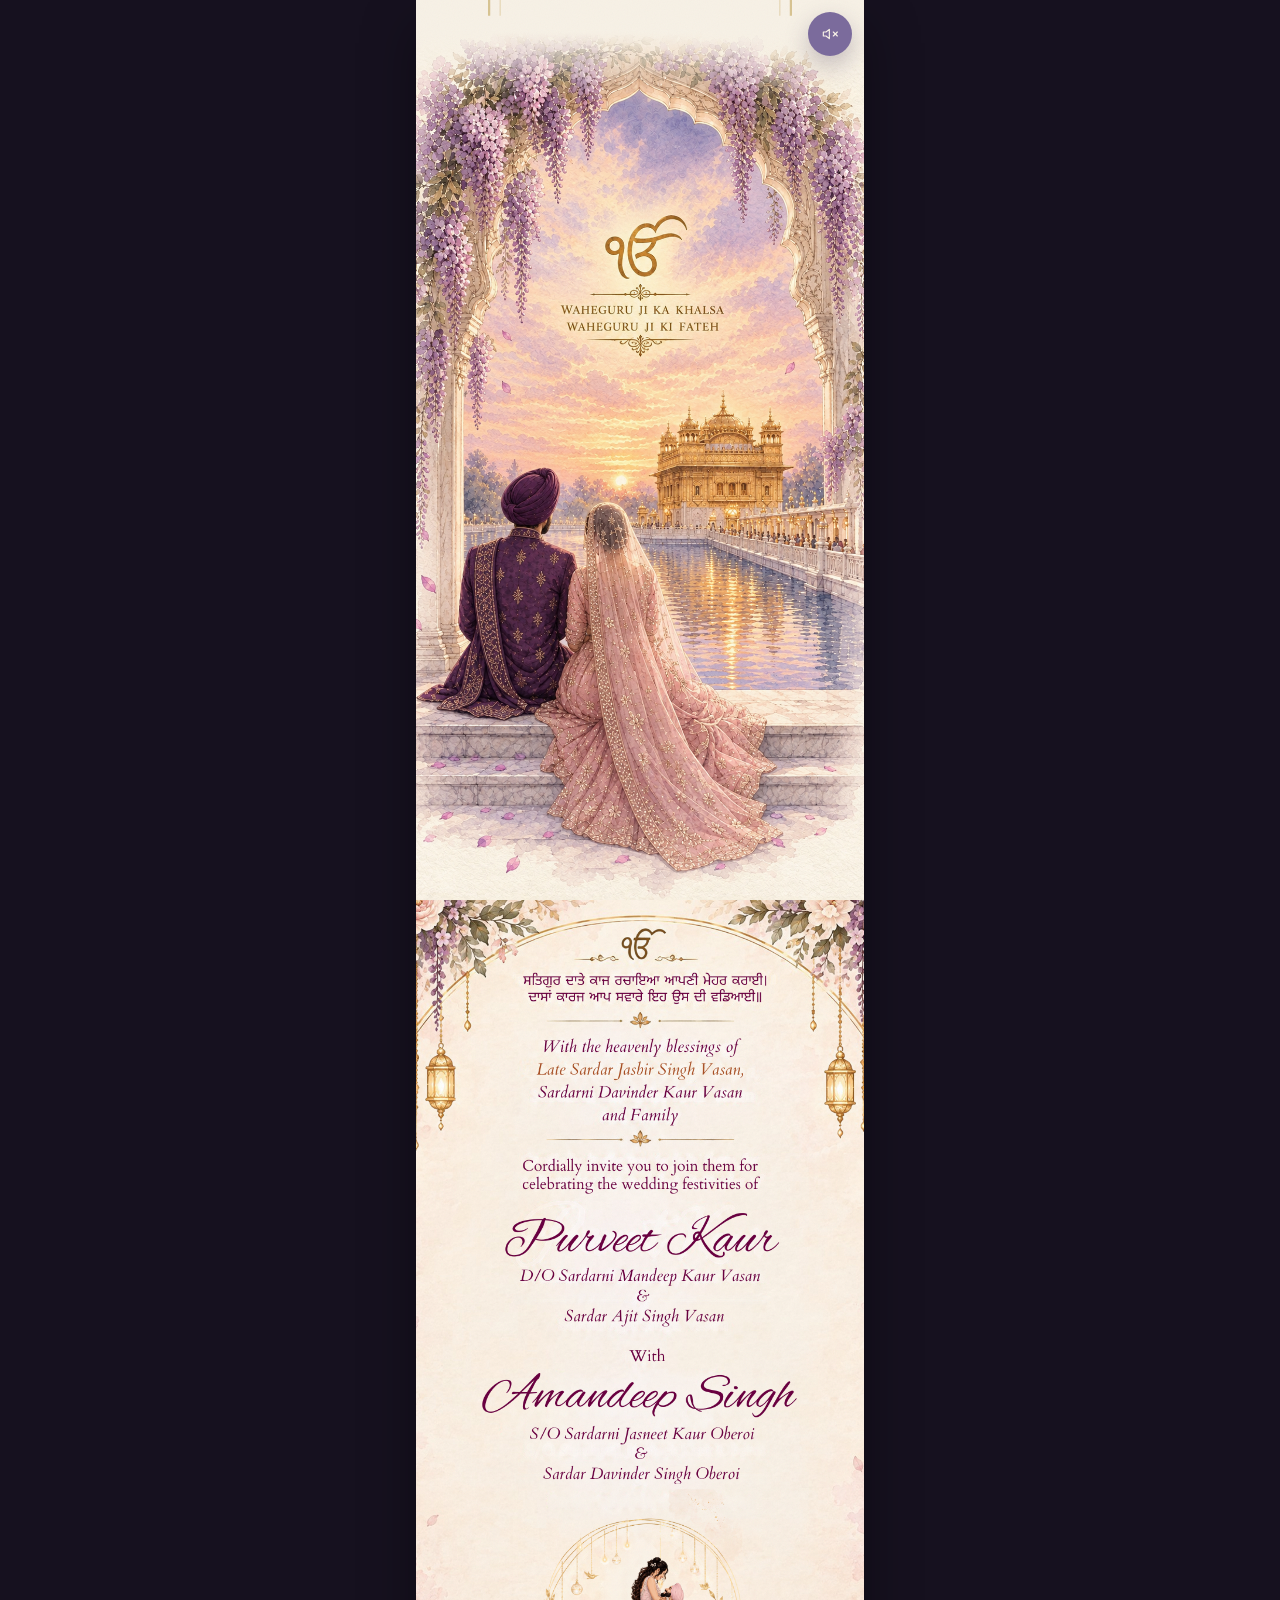
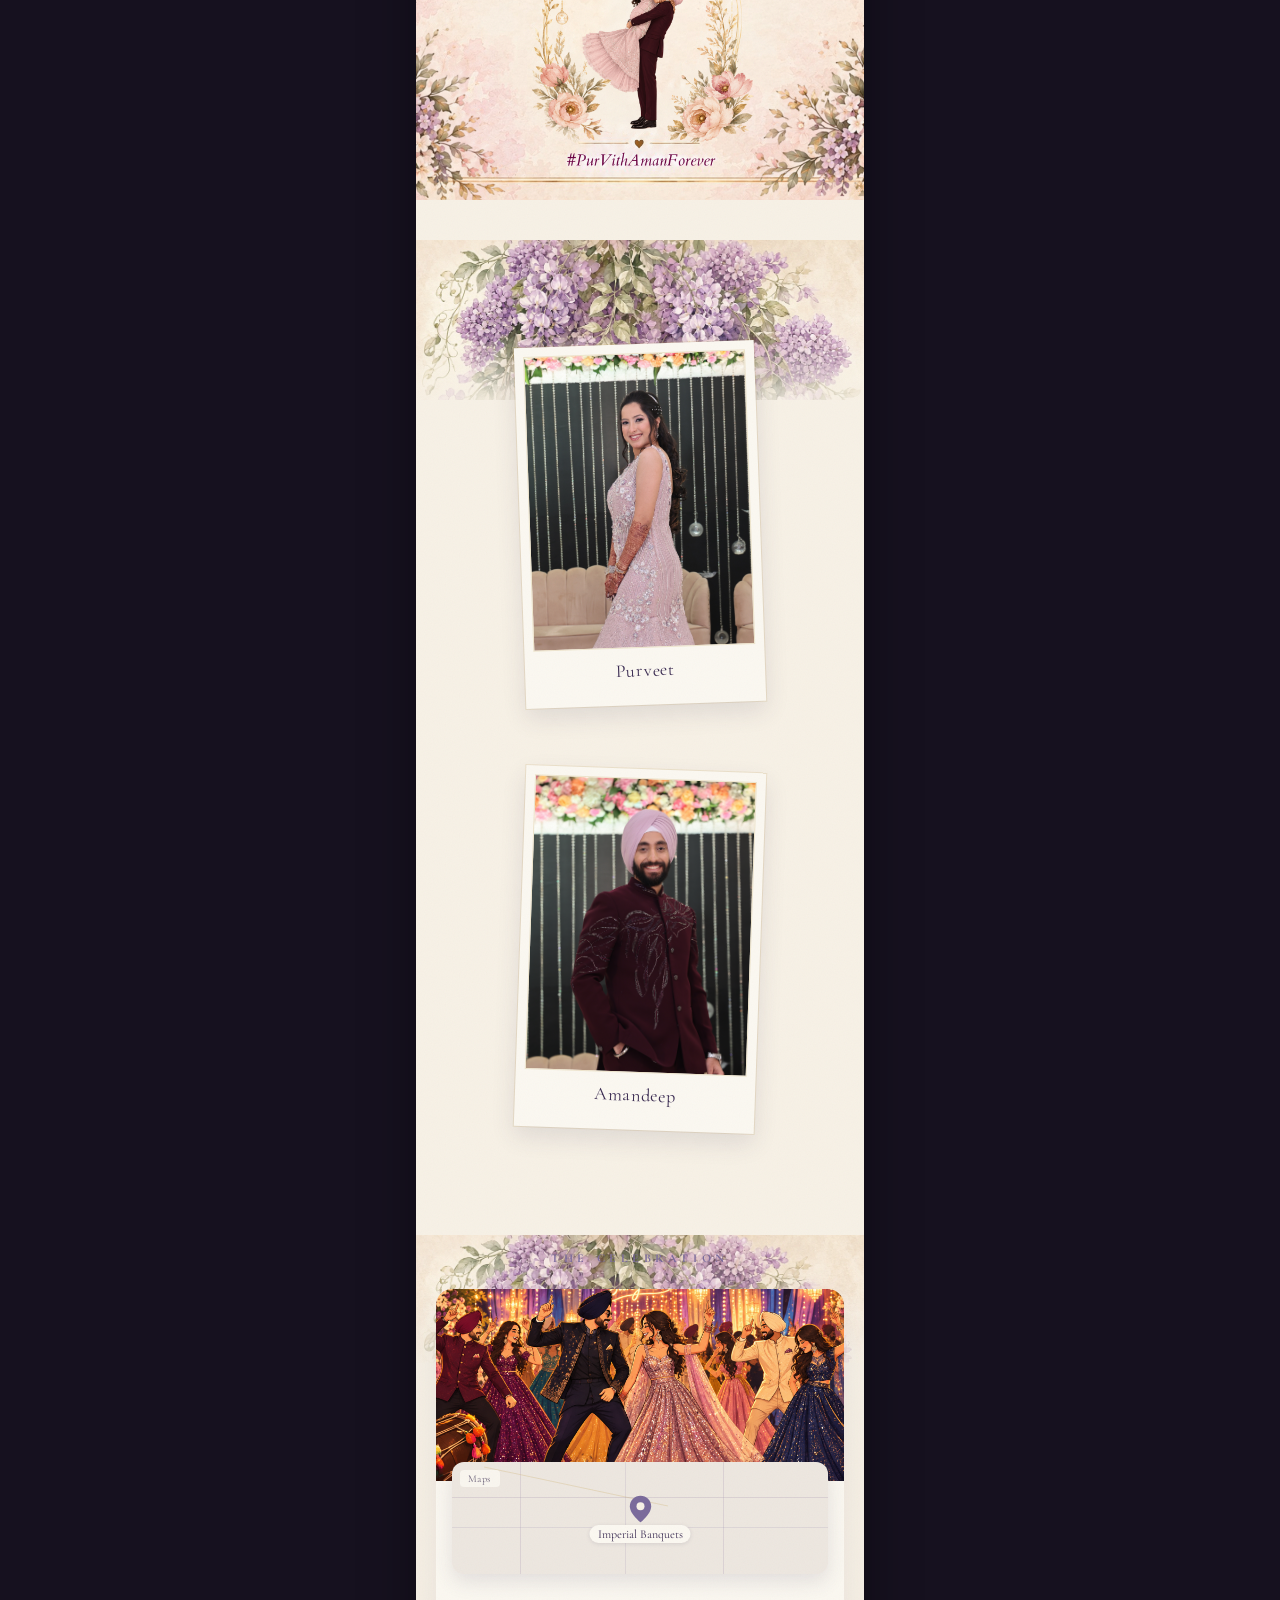
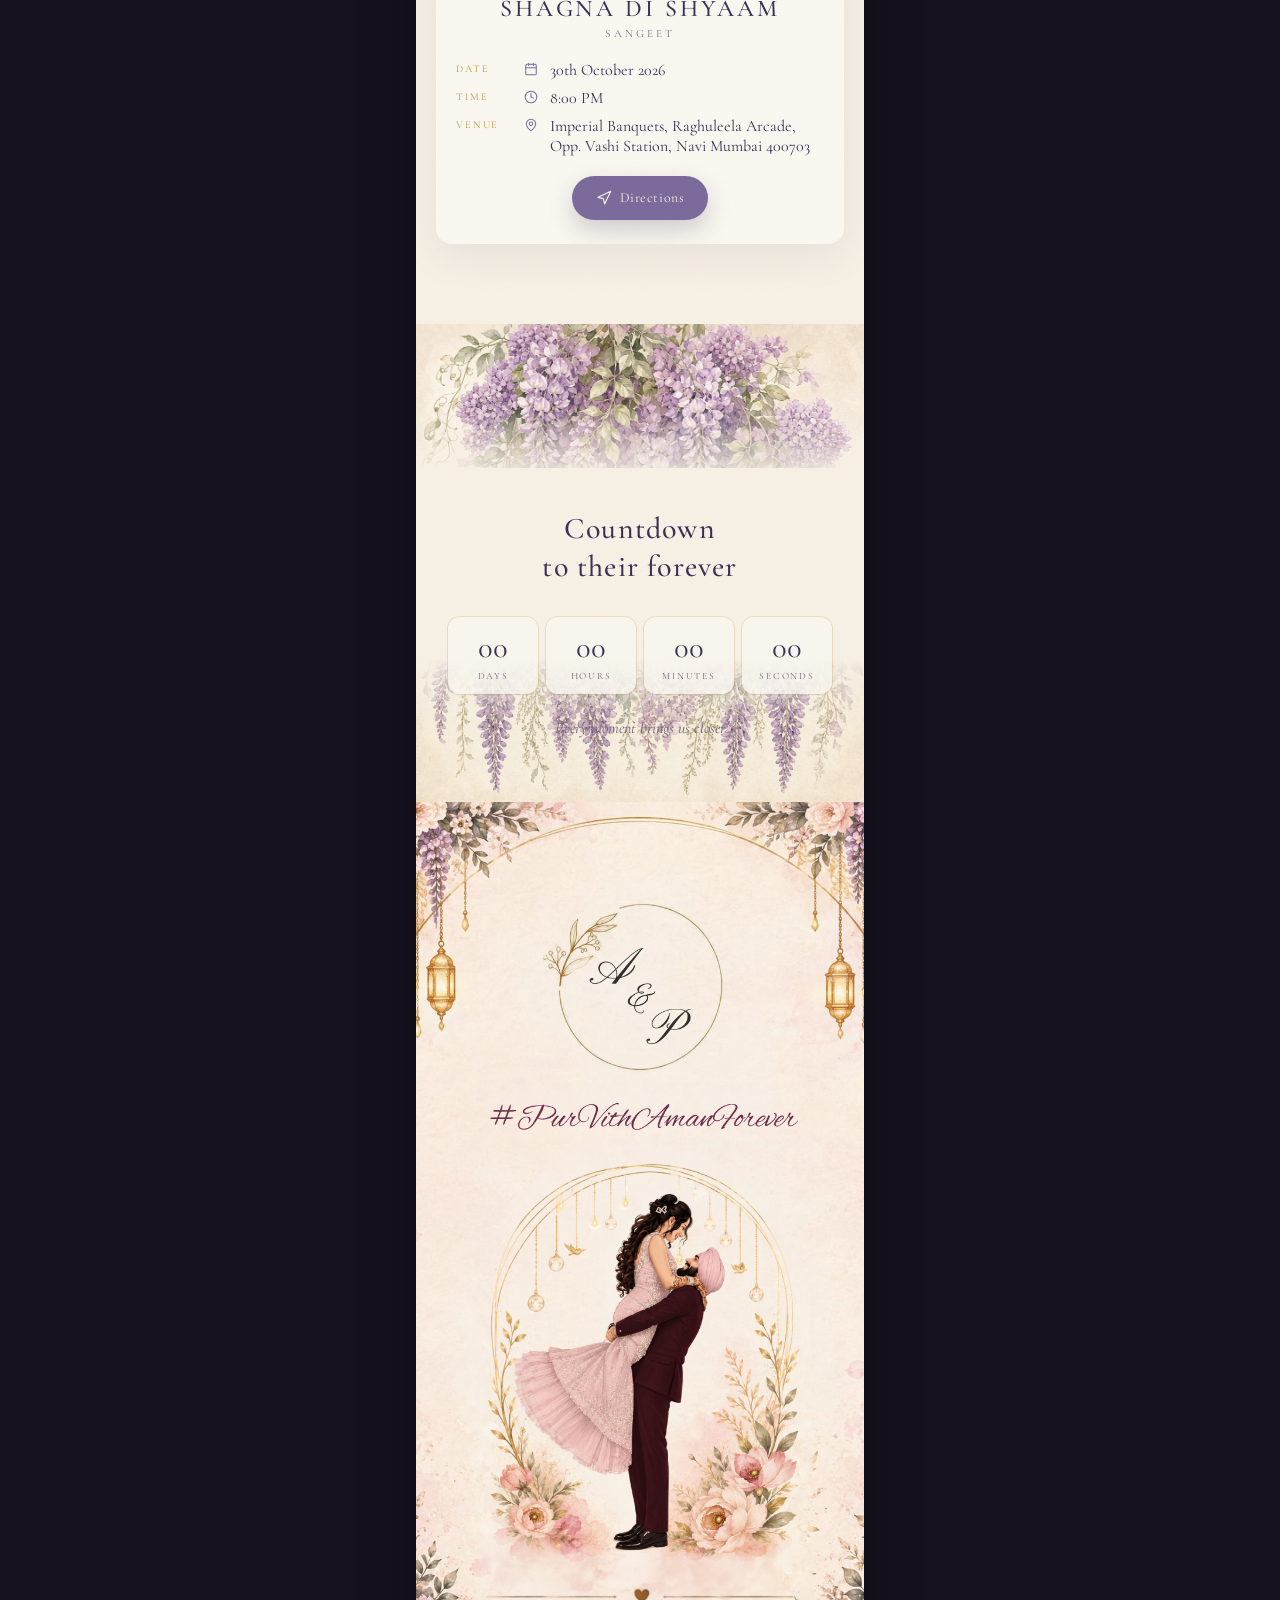
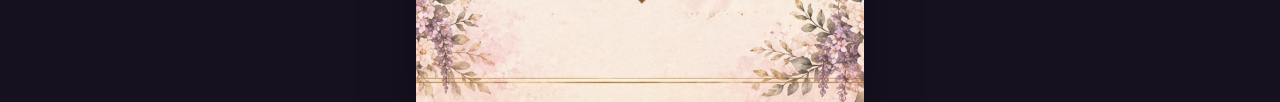
==== index.html @ d389ffe6 "moving shi" ====
<!DOCTYPE html>
<html lang="en">
  <head>
    <meta charset="utf-8" />
    <meta name="viewport" content="width=device-width, initial-scale=1" />
    <title>Purveet & Amandeep</title>
    <meta
      name="description"
      content="You are invited to the sangeet of Purveet and Amandeep — 30 October 2026, Imperial Banquets, Navi Mumbai. #PurVithAmandeepForever"
    />
    <meta name="theme-color" content="#3D2E54" />
    <link rel="icon" type="image/svg+xml" href="favicon.svg" />
    <link rel="preconnect" href="https://fonts.googleapis.com" />
    <link rel="preconnect" href="https://fonts.gstatic.com" crossorigin />
    <link
      rel="stylesheet"
      href="https://fonts.googleapis.com/css2?family=Cormorant+Garamond:ital,wght@0,400;0,500;0,600;0,700;1,400;1,500&family=Great+Vibes&display=swap"
    />
    <link rel="stylesheet" href="styles.css" />
  </head>
  <body>
    <div class="petals" data-petals aria-hidden="true"></div>
    <div class="page">
      <div class="sheet">
        
        <!-- AUDIO CONTROLS -->
        <div class="music-wrap">
          <button
            type="button"
            class="music-btn"
            data-music
            aria-pressed="false"
            aria-label="Play invitation music"
          >
            <svg class="icon icon-off" viewBox="0 0 24 24" aria-hidden="true">
              <path d="M11 5 6 9H2v6h4l5 4z" />
              <line x1="23" x2="17" y1="9" y2="15" />
              <line x1="17" x2="23" y1="9" y2="15" />
            </svg>
            <svg class="icon icon-on" viewBox="0 0 24 24" aria-hidden="true">
              <path d="M11 5 6 9H2v6h4l5 4z" />
              <path d="M15.54 8.46a5 5 0 0 1 0 7.07" />
              <path d="M19.07 4.93a10 10 0 0 1 0 14.14" />
            </svg>
          </button>
        </div>


        <!-- ========================================================= -->
        <!-- PAGE 1: COVER SECTION -->
        <!-- ========================================================= -->
        
      <section class="cover">
        <div class="cover-card fade-up">
          <div class="arch">
            <svg class="arch-line" viewBox="0 0 200 260" fill="none" preserveAspectRatio="none" aria-hidden="true">
              <path d="M18 258 V108 C18 48 58 14 100 10 C142 14 182 48 182 108 V258" stroke="currentColor" stroke-width="1.2" />
              <path d="M24 258 V110 C24 54 60 20 100 16 C140 20 176 54 176 110 V258" stroke="currentColor" stroke-width="0.6" opacity="0.6" />
            </svg>
          </div>
        </div>

        <div class="cover-art">
          <img src="images/Cover.png" alt="Illustrated couple looking toward the Golden Temple" />
          <div class="cover-art-top"></div>
        </div>
      </section>

        <!-- ========================================================= -->
        <!-- PAGE 1.5: FULLSCREEN INTERLUDE IMAGE -->
        <!-- ========================================================= -->
      <section class="interlude" id="interlude">
        <img src="images/Intropage.png" alt="Interlude photo" class="fullscreen-img" />
      </section>
        <!-- ========================================================= -->
        <!-- PAGE 2: COUPLE INTRO -->
        <!-- ========================================================= -->
        <br><br>
        
        <section class="section couple" id="couple">
          <img class="band" src="images/wisteria.jpg" alt="" />
          <div class="band-fade"></div>
          <div class="polaroids">
            <figure class="polaroid tilt-left">
              <div class="polaroid-frame">

                <!-- IMAGE 1 : Purveet didi -->
                <img src="images/Pdidy.jpg" alt="" />
              </div>
              <figcaption>Purveet</figcaption>
            </figure>
            <figure class="polaroid tilt-right">
              <div class="polaroid-frame">
                <!-- IMAGE 2: Aman jiju-->
                <img src="images/aMan(mostly).JPG" alt="" />
              </div>
              <figcaption>Amandeep</figcaption>
            </figure>
          </div>
        </section>


        <!-- ========================================================= -->
        <!-- PAGE 3: EVENT DETAILS -->
        <!-- ========================================================= -->
        <br><br>

        <section class="section celebration">
          <img class="band" src="images/wisteria.jpg" alt="" />
          <div class="band-fade"></div>
          <h2 class="eyebrow">The celebration</h2>
          <article class="event-card">
            <img src="images/event-sangeet.jpg" alt="" />
            <a
              class="mini-map"
              href="https://www.google.com/maps/search/?api=1&query=Imperial%20Banquets%20Raghuleela%20Arcade%20Vashi%20Station%20Navi%20Mumbai%20400703"
              target="_blank"
              rel="noreferrer"
              aria-label="Open map for Imperial Banquets"
            >
              <div class="map-grid">
                <i class="v1"></i><i class="v2"></i><i class="v3"></i>
                <i class="h1"></i><i class="h2"></i><i class="diag"></i>
              </div>
              <span class="map-chip">Maps</span>
              <span class="map-pin">
                <svg class="icon-lg" viewBox="0 0 24 24" aria-hidden="true">
                  <path d="M20 10c0 6-8 12-8 12s-8-6-8-12a8 8 0 0 1 16 0z" />
                  <circle cx="12" cy="10" r="3" fill="var(--ivory)" />
                </svg>
                <span>Imperial Banquets</span>
              </span>
            </a>
            <div class="event-body">
              <h3>SHAGNA DI SHYAAM</h3>
              <p class="event-sub">Sangeet</p>
              <div class="meta">
                <div class="meta-row">
                  <span class="lbl">Date</span>
                  <svg class="icon icon-sm" viewBox="0 0 24 24" aria-hidden="true">
                    <path d="M8 2v4M16 2v4M3 10h18" />
                    <rect x="3" y="4" width="18" height="18" rx="2" />
                  </svg>
                  <span class="val">30th October 2026</span>
                </div>
                <div class="meta-row">
                  <span class="lbl">Time</span>
                  <svg class="icon icon-sm" viewBox="0 0 24 24" aria-hidden="true">
                    <circle cx="12" cy="12" r="10" />
                    <path d="M12 6v6l4 2" />
                  </svg>
                  <span class="val">8:00 PM</span>
                </div>
                <div class="meta-row">
                  <span class="lbl">Venue</span>
                  <svg class="icon icon-sm" viewBox="0 0 24 24" aria-hidden="true">
                    <path d="M20 10c0 6-8 12-8 12s-8-6-8-12a8 8 0 0 1 16 0z" />
                    <circle cx="12" cy="10" r="3" />
                  </svg>
                  <span class="val">Imperial Banquets, Raghuleela Arcade, Opp. Vashi Station, Navi Mumbai 400703</span>
                </div>
              </div>
              <a
                class="btn"
                href="https://www.google.com/maps/search/?api=1&query=Imperial%20Banquets%20Raghuleela%20Arcade%20Vashi%20Station%20Navi%20Mumbai%20400703"
                target="_blank"
                rel="noreferrer"
              >
                <svg class="icon" viewBox="0 0 24 24" aria-hidden="true">
                  <polygon points="3 11 22 2 13 21 11 13 3 11" />
                </svg>
                Directions
              </a>
            </div>
          </article>
        </section>


        <!-- ========================================================= -->
        <!-- PAGE 4: MOMENTS/QUOTE -->
        <!-- ========================================================= -->
        <br><br>

        <section class="section moments">
          <img class="band" src="images/wisteria.jpg" alt="" />
          <div class="band-fade"></div>
          <h2 class="display-title"><br /></h2>
          <p class="subline">Same love · A new chapter</p>
        </section>


        <!-- ========================================================= -->
        <!-- PAGE 5: COUNTDOWN -->
        <!-- ========================================================= -->
        <br><br>

        <section class="section countdown">
          <img class="band-bottom" src="images/florals.jpg" alt="" />
          <div class="band-fade-bottom"></div>
          <div class="closing-inner">
            <h2 class="display-title">Countdown<br />to their forever </h2>
            <div class="ticks">
              <div class="tick">
                <div class="tick-n" data-unit="days">··</div>
                <div class="tick-l">Days</div>
              </div>
              <div class="tick">
                <div class="tick-n" data-unit="hours">··</div>
                <div class="tick-l">Hours</div>
              </div>
              <div class="tick">
                <div class="tick-n" data-unit="minutes">··</div>
                <div class="tick-l">Minutes</div>
              </div>
              <div class="tick">
                <div class="tick-n" data-unit="seconds">··</div>
                <div class="tick-l">Seconds</div>
              </div>
            </div>
            <p class="closer">Every moment brings us closer</p>
          </div>
        </section>


       <!-- ========================================================= -->
        <!-- PAGE 6: CLOSING IMAGE -->
        <!-- ========================================================= -->
        <section class="final-page" id="closing">
          <!-- Replace 'images/closing-image.jpg' with your actual image file name -->
          <img src="images/Final.png" alt="Thank you for joining us" class="fullscreen-img" />
        </section>
      </div>
    </div>
    <script src="app.js"></script>
  </body>
</html>
---- styles.css ----
:root {
  --ivory: #f7f1e6;
  --paper: #fbf8f1;
  --plum: #3d2e54;
  --wisteria: #7b6b9c;
  --gold: #b8963e;
  --muted: #6f657c;
  --petal: #e4b7c6;
  --night: #16111f;
  --font-display: "Cormorant Garamond", "Times New Roman", serif;
  --font-script: "Great Vibes", cursive;
}

*,
*::before,
*::after {
  box-sizing: border-box;
}

html {
  -webkit-font-smoothing: antialiased;
  -moz-osx-font-smoothing: grayscale;
  scroll-behavior: smooth;
}

body {
  margin: 0;
  background: var(--night);
  color: var(--plum);
  font-family: var(--font-display);
}

button:not(:disabled),
[role="button"]:not(:disabled) {
  cursor: pointer;
}

h1,
h2,
h3 {
  text-wrap: balance;
}

p {
  text-wrap: pretty;
}

img {
  max-width: 100%;
}

a {
  color: inherit;
  text-decoration: none;
}

.page {
  display: flex;
  min-height: 100dvh;
  justify-content: center;
  background: var(--night);
}

.sheet {
  position: relative;
  margin: 0 auto;
  width: 100%;
  max-width: 28rem;
  min-height: 100dvh;
  overflow-x: hidden;
  background: var(--ivory);
  box-shadow: 0 25px 50px rgba(0, 0, 0, 0.35);
}

.sheet::after {
  content: "";
  pointer-events: none;
  position: absolute;
  inset: 0;
  z-index: 3;
  opacity: 0.07;
  mix-blend-mode: multiply;
  background-image: url("data:image/svg+xml,%3Csvg xmlns='http://www.w3.org/2000/svg' width='140' height='140'%3E%3Cfilter id='n'%3E%3CfeTurbulence type='fractalNoise' baseFrequency='0.85' numOctaves='2' stitchTiles='stitch'/%3E%3C/filter%3E%3Crect width='140' height='140' filter='url(%23n)' opacity='0.55'/%3E%3C/svg%3E");
}

.petals {
  pointer-events: none;
  position: fixed;
  inset: 0;
  z-index: 40;
  overflow: hidden;
}

.petal {
  position: absolute;
  top: -24px;
  width: 11px;
  height: 16px;
  border-radius: 80% 0 70% 20%;
  background: linear-gradient(135deg, var(--petal), var(--wisteria));
  opacity: 0.75;
  animation: petal-fall var(--dur) linear infinite;
  animation-delay: var(--delay);
}

.petal::after {
  content: "";
  position: absolute;
  inset: 0;
  border-radius: inherit;
  animation: petal-sway 3.6s ease-in-out infinite;
}

.music-wrap {
  position: sticky;
  top: 0;
  z-index: 50;
  height: 0;
}

.music-btn {
  position: absolute;
  top: 0.75rem;
  right: 0.75rem;
  display: flex;
  align-items: center;
  justify-content: center;
  width: 2.75rem;
  height: 2.75rem;
  border: 0;
  border-radius: 999px;
  background: var(--wisteria);
  color: var(--ivory);
  box-shadow: 0 10px 24px rgba(61, 46, 84, 0.28);
  transition: transform 150ms ease-out;
}

.music-btn:active {
  transform: scale(0.96);
}

.music-btn .icon-on {
  display: none;
}

.music-btn.is-on .icon-off {
  display: none;
}

.music-btn.is-on .icon-on {
  display: block;
}

.cover {
  position: relative;
  display: flex;
  flex-direction: column;
  min-height: 100dvh;
  background: var(--ivory);
}

.cover-top {
  position: relative;
  height: 11rem;
  flex-shrink: 0;
  overflow: hidden;
}

.cover-top img {
  width: 100%;
  height: 100%;
  object-fit: cover;
  object-position: top;
}

.fade-up {
  animation: fade-up 0.7s cubic-bezier(0.2, 0, 0, 1) both;
}

.cover-fade {
  position: absolute;
  inset-inline: 0;
  bottom: 0;
  height: 4rem;
  background: linear-gradient(to top, var(--ivory), transparent);
}

.cover-card {
  position: relative;
  z-index: 10;
  margin: -1.5rem 2rem 0;
  display: flex;
  flex-direction: column;
  align-items: center;
  padding: 0 0.5rem 1rem;
  text-align: center;
}

.arch {
  position: relative;
  width: 100%;
  padding: 2rem 0.75rem 0.5rem;
}

.arch svg.arch-line {
  pointer-events: none;
  position: absolute;
  inset: 0;
  width: 100%;
  height: 100%;
  color: rgba(184, 150, 62, 0.5);
}

.kicker {
  margin: 0;
  font-size: 0.65rem;
  font-weight: 500;
  letter-spacing: 0.42em;
  text-transform: uppercase;
  color: var(--plum);
}

.kicker + .kicker {
  margin-top: 0.25rem;
}

.script {
  font-family: var(--font-script);
  color: var(--wisteria);
}

.invite-line {
  margin: 1.25rem 0 0;
  font-family: var(--font-script);
  font-size: 1.5rem;
  color: var(--wisteria);
}

.invite-of {
  margin: 0.25rem 0 0;
  font-family: var(--font-display);
  font-size: 0.875rem;
  font-style: italic;
  letter-spacing: 0.22em;
  color: var(--muted);
}

.name {
  margin: 0.75rem 0 0;
  font-family: var(--font-display);
  font-size: 3rem;
  font-weight: 500;
  line-height: 1.1;
  color: var(--gold);
}

.amp {
  margin: 0.25rem 0;
  font-family: var(--font-script);
  font-size: 1.875rem;
  color: var(--wisteria);
}

.date-row {
  display: flex;
  align-items: center;
  justify-content: center;
  gap: 0.75rem;
  margin-top: 1.25rem;
  font-size: 0.7rem;
  letter-spacing: 0.28em;
  text-transform: uppercase;
  color: var(--plum);
}

.date-row span.rule {
  display: block;
  width: 1.5rem;
  height: 1px;
  background: rgba(184, 150, 62, 0.7);
}

.hashtag {
  margin: 0.75rem 0 0;
  font-size: 0.75rem;
  letter-spacing: 0.18em;
  color: var(--wisteria);
}

.cover-art {
  position: relative;
  margin-top: auto;
  min-height: 18rem;
  flex: 1;
}

.cover-art img {
  position: absolute;
  inset: 0;
  width: 100%;
  height: 100%;
  object-fit: cover;
  object-position: bottom;
}

.cover-art-top {
  position: absolute;
  inset-inline: 0;
  top: 0;
  height: 4rem;
  background: linear-gradient(to bottom, var(--ivory), transparent);
}

.cover-cta {
  position: absolute;
  inset-inline: 0;
  bottom: 0;
  display: flex;
  flex-direction: column;
  align-items: center;
  gap: 0.75rem;
  padding: 4rem 1.5rem 2rem;
  background: linear-gradient(to top, rgba(61, 46, 84, 0.55), rgba(61, 46, 84, 0.15), transparent);
}

.cover-cta p {
  margin: 0;
  font-size: 0.65rem;
  letter-spacing: 0.42em;
  text-transform: uppercase;
  color: var(--ivory);
}

.btn {
  display: inline-flex;
  align-items: center;
  justify-content: center;
  gap: 0.5rem;
  min-height: 2.75rem;
  padding: 0 2rem;
  border: 0;
  border-radius: 999px;
  background: var(--wisteria);
  color: var(--ivory);
  font-family: var(--font-display);
  font-size: 0.875rem;
  letter-spacing: 0.22em;
  text-transform: uppercase;
  box-shadow: 0 10px 24px rgba(61, 46, 84, 0.22);
  transition: transform 150ms ease-out;
}

.btn:active {
  transform: scale(0.96);
}

.btn-ghost {
  background: var(--paper);
  color: var(--plum);
  border: 1px solid rgba(184, 150, 62, 0.4);
  letter-spacing: 0.04em;
  text-transform: none;
  box-shadow: none;
}

.interlude {
  position: relative;
  width: 100vw;
  height: 100vh;
  height: 100dvh; /* Mobile friendly full height */
  overflow: hidden;
  display: flex;
  align-items: center;
  justify-content: center;
}

.section {
  position: relative;
}

.band {
  pointer-events: none;
  position: absolute;
  inset-inline: 0;
  top: 0;
  width: 100%;
  object-fit: cover;
  object-position: top;
}

.band-fade {
  position: absolute;
  inset-inline: 0;
  background: linear-gradient(to top, var(--ivory), transparent);
}

.couple {
  padding: 1.5rem 2rem 3rem;
  scroll-margin-top: 1rem;
}

.couple .band {
  height: 10rem;
  opacity: 0.9;
}

.couple .band-fade {
  top: 6rem;
  height: 5rem;
}

.polaroids {
  position: relative;
  display: flex;
  flex-direction: column;
  gap: 2rem;
  max-width: 20rem;
  margin: 4rem auto 0;
}

.polaroid {
  background: var(--paper);
  padding: 0.625rem 0.625rem 1.5rem;
  box-shadow: 0 10px 24px rgba(61, 46, 84, 0.12);
  box-shadow: 0 10px 24px rgba(61, 46, 84, 0.12), 0 0 0 1px rgba(184, 150, 62, 0.15);
}

.polaroid.tilt-left {
  transform: rotate(-2deg);
}

.polaroid.tilt-right {
  transform: rotate(2deg);
}

.polaroid-frame {
  position: relative;
  aspect-ratio: 3 / 4;
  overflow: hidden;
  background: var(--ivory);
  box-shadow: 0 0 0 1px rgba(184, 150, 62, 0.2);
}

.polaroid-frame img {
  position: absolute;
  inset: 0;
  width: 100%;
  height: 100%;
  object-fit: cover;
  opacity: 1;
}

.polaroid-veil {
  position: absolute;
  inset: 0;
  background: linear-gradient(to bottom, rgba(247, 241, 230, 0.2), rgba(247, 241, 230, 0.55), rgba(247, 241, 230, 0.75));
}

.polaroid-mark {
  position: absolute;
  inset: 0;
  display: flex;
  flex-direction: column;
  align-items: center;
  justify-content: center;
  gap: 0.5rem;
  padding: 0 0.75rem;
  text-align: center;
  color: rgba(123, 107, 156, 0.8);
}

.polaroid-mark .mono {
  font-family: var(--font-display);
  font-size: 3.75rem;
  font-weight: 500;
  line-height: 1;
  color: var(--gold);
}

.polaroid-mark .ph {
  font-size: 0.75rem;
  letter-spacing: 0.28em;
  text-transform: uppercase;
  color: var(--muted);
}

.polaroid figcaption {
  margin: 0.75rem 0 0;
  text-align: center;
  font-family: var(--font-display);
  font-size: 1.125rem;
  letter-spacing: 0.04em;
  color: var(--plum);
}

.celebration {
  padding: 1rem 1.25rem 2.5rem;
}

.celebration .band {
  height: 8rem;
  opacity: 0.8;
}

.celebration .band-fade {
  top: 4rem;
  height: 5rem;
}

.eyebrow {
  position: relative;
  margin: 0 0 1.5rem;
  text-align: center;
  font-family: var(--font-display);
  font-size: 0.75rem;
  letter-spacing: 0.38em;
  text-transform: uppercase;
  color: var(--wisteria);
}

.event-card {
  position: relative;
  overflow: hidden;
  border-radius: 1rem;
  background: var(--paper);
  box-shadow: 0 12px 40px rgba(61, 46, 84, 0.08);
}

.event-card > img {
  width: 100%;
  height: 12rem;
  object-fit: cover;
}

.mini-map {
  position: relative;
  display: block;
  margin: -1.5rem 1rem 0;
  height: 7rem;
  overflow: hidden;
  border-radius: 0.75rem;
  background: var(--ivory);
  box-shadow: 0 8px 20px rgba(61, 46, 84, 0.12);
}

.map-grid {
  position: absolute;
  inset: 0;
  opacity: 0.7;
  background: rgba(123, 107, 156, 0.1);
}

.map-grid i {
  position: absolute;
  background: rgba(123, 107, 156, 0.25);
}

.map-grid .v1 { left: 18%; top: 0; width: 1px; height: 100%; }
.map-grid .v2 { left: 46%; top: 0; width: 1px; height: 100%; background: rgba(123, 107, 156, 0.2); }
.map-grid .v3 { left: 72%; top: 0; width: 1px; height: 100%; }
.map-grid .h1 { top: 32%; left: 0; height: 1px; width: 100%; }
.map-grid .h2 { top: 58%; left: 0; height: 1px; width: 100%; background: rgba(123, 107, 156, 0.2); }
.map-grid .diag {
  top: 22%;
  left: 8%;
  height: 1px;
  width: 50%;
  background: rgba(184, 150, 62, 0.3);
  transform: rotate(12deg);
}

.map-chip {
  position: absolute;
  top: 0.5rem;
  left: 0.5rem;
  border-radius: 0.25rem;
  background: rgba(251, 248, 241, 0.9);
  padding: 0.125rem 0.5rem;
  font-size: 0.65rem;
  letter-spacing: 0.04em;
  color: var(--muted);
}

.map-pin {
  position: absolute;
  top: 50%;
  left: 50%;
  display: flex;
  flex-direction: column;
  align-items: center;
  transform: translate(-50%, -50%);
  color: var(--wisteria);
}

.map-pin span {
  border-radius: 999px;
  background: var(--paper);
  padding: 0.125rem 0.5rem;
  font-size: 0.75rem;
  color: var(--plum);
  box-shadow: 0 1px 4px rgba(61, 46, 84, 0.12);
}

.event-body {
  padding: 1.25rem 1.25rem 1.5rem;
  text-align: center;
}

.event-body h3 {
  margin: 0;
  font-family: var(--font-display);
  font-size: 1.5rem;
  font-weight: 500;
  letter-spacing: 0.12em;
  text-transform: uppercase;
  color: var(--plum);
}

.event-sub {
  margin: 0.25rem 0 0;
  font-size: 0.7rem;
  letter-spacing: 0.28em;
  text-transform: uppercase;
  color: var(--wisteria);
}

.meta {
  margin: 1.25rem 0 0;
  display: flex;
  flex-direction: column;
  gap: 0.5rem;
}

.meta-row {
  display: flex;
  align-items: flex-start;
  gap: 0.75rem;
  text-align: left;
}

.meta-row .lbl {
  margin-top: 0.125rem;
  width: 3.5rem;
  flex-shrink: 0;
  font-size: 0.65rem;
  letter-spacing: 0.18em;
  text-transform: uppercase;
  color: var(--gold);
}

.meta-row svg {
  margin-top: 0.125rem;
  flex-shrink: 0;
  color: var(--wisteria);
}

.meta-row .val {
  font-family: var(--font-display);
  font-size: 1rem;
  color: var(--plum);
}

.event-body .btn {
  margin-top: 1.25rem;
  padding-inline: 1.5rem;
  letter-spacing: 0.04em;
  text-transform: none;
}

.moments {
  padding: 3rem 1.5rem 1rem;
}

.moments .band {
  height: 9rem;
  opacity: 0.85;
}

.moments .band-fade {
  top: 5rem;
  height: 5rem;
}

.display-title {
  position: relative;
  margin: 0;
  text-align: center;
  font-family: var(--font-display);
  font-size: 1.875rem;
  font-weight: 500;
  letter-spacing: 0.04em;
  line-height: 1.25;
  color: var(--plum);
}

.subline {
  margin: 0.5rem 0 0;
  text-align: center;
  font-size: 0.7rem;
  letter-spacing: 0.28em;
  text-transform: uppercase;
  color: var(--wisteria);
}

.countdown {
  position: relative;
  padding: 1.5rem 1.5rem 4rem;
  text-align: center;
}

.countdown .band-bottom {
  pointer-events: none;
  position: absolute;
  inset-inline: 0;
  bottom: 0;
  height: 9rem;
  width: 100%;
  object-fit: cover;
  object-position: bottom;
  opacity: 0.8;
}

.countdown .band-fade-bottom {
  position: absolute;
  inset-inline: 0;
  bottom: 5rem;
  height: 4rem;
  background: linear-gradient(to bottom, var(--ivory), transparent);
}

.ticks {
  position: relative;
  display: grid;
  grid-template-columns: repeat(4, 1fr);
  gap: 0.5rem;
  max-width: 24rem;
  margin: 2rem auto 0;
}

.tick {
  border-radius: 0.75rem;
  background: rgba(251, 248, 241, 0.8);
  padding: 0.75rem 0.25rem;
  box-shadow: 0 1px 2px rgba(61, 46, 84, 0.06);
  box-shadow: 0 1px 2px rgba(61, 46, 84, 0.06), 0 0 0 1px rgba(184, 150, 62, 0.2);
}

.tick-n {
  font-family: var(--font-display);
  font-size: 1.875rem;
  font-variant-numeric: tabular-nums;
  color: var(--plum);
}

.tick-l {
  margin-top: 0.25rem;
  font-size: 0.6rem;
  letter-spacing: 0.18em;
  text-transform: uppercase;
  color: var(--muted);
}

.closer {
  position: relative;
  margin: 1.5rem 0 0;
  font-family: var(--font-display);
  font-size: 1rem;
  font-style: italic;
  color: var(--muted);
}

.closing {
  position: relative;
  padding: 3.5rem 1.5rem 2.5rem;
  text-align: center;
}

.closing .band {
  height: 9rem;
  opacity: 0.9;
}

.closing .band-fade {
  top: 5rem;
  height: 4rem;
}

.closing-inner {
  position: relative;
}

.with-love {
  margin: 0;
  font-size: 0.7rem;
  letter-spacing: 0.32em;
  text-transform: uppercase;
  color: var(--wisteria);
}

.sign-name {
  margin: 0.75rem 0 0;
  font-family: var(--font-display);
  font-size: 2.25rem;
  font-weight: 500;
  color: var(--gold);
}

.sign-amp {
  margin: 0;
  font-family: var(--font-script);
  font-size: 1.5rem;
  color: var(--wisteria);
}

.short-date {
  margin: 1rem 0 0;
  font-size: 0.875rem;
  letter-spacing: 0.28em;
  color: var(--plum);
}

.thanks {
  max-width: 20rem;
  margin: 1rem auto 0;
  font-family: var(--font-display);
  font-size: 1rem;
  font-style: italic;
  color: var(--muted);
}

.questions {
  margin: 2.5rem 0 0;
  font-size: 0.7rem;
  letter-spacing: 0.32em;
  text-transform: uppercase;
  color: var(--wisteria);
}

.contacts {
  display: flex;
  flex-direction: column;
  gap: 0.75rem;
  margin-top: 1rem;
}

.contact {
  display: flex;
  align-items: center;
  justify-content: space-between;
  border-radius: 999px;
  background: var(--paper);
  padding: 0.625rem 1rem;
  box-shadow: 0 1px 2px rgba(61, 46, 84, 0.06), 0 0 0 1px rgba(184, 150, 62, 0.15);
}

.contact p {
  margin: 0;
  text-align: left;
}

.contact .num {
  font-family: var(--font-display);
  font-size: 0.875rem;
  color: var(--plum);
}

.contact .who {
  font-size: 0.75rem;
  color: var(--muted);
}

.contact-actions {
  display: flex;
  gap: 0.5rem;
}

.icon-btn {
  display: flex;
  align-items: center;
  justify-content: center;
  width: 2.75rem;
  height: 2.75rem;
  border-radius: 999px;
  background: rgba(123, 107, 156, 0.1);
  color: var(--wisteria);
  transition: transform 150ms ease-out;
}

.icon-btn:active {
  transform: scale(0.96);
}

.start-over {
  margin-top: 2rem;
}

.closing-art {
  position: relative;
  margin: 2.5rem -1.5rem 0;
  overflow: hidden;
}

.closing-art img {
  width: 100%;
  height: 14rem;
  object-fit: cover;
  object-position: center 80%;
}

.closing-art-fade {
  position: absolute;
  inset-inline: 0;
  top: 0;
  height: 4rem;
  background: linear-gradient(to bottom, var(--ivory), transparent);
}

.icon {
  width: 1rem;
  height: 1rem;
  stroke: currentColor;
  fill: none;
  stroke-width: 1.75;
  stroke-linecap: round;
  stroke-linejoin: round;
}

.icon-lg {
  width: 2rem;
  height: 2rem;
  fill: currentColor;
  stroke-width: 1;
}

.icon-sm {
  width: 0.875rem;
  height: 0.875rem;
}
/* ========================================================= */
/* FINAL CLOSING PAGE STYLES                                 */
/* ========================================================= */
.final-page {
  position: relative;
  width: 100%;
  min-height: 100vh;
  min-height: 100dvh; /* Adapts to mobile browser address bars */
  overflow: hidden;
  display: flex;
  margin: 0;
  padding: 0;
}

.final-page .fullscreen-img {
  position: absolute;
  inset: 0;
  width: 100%;
  height: 100%;
  object-fit: cover; /* Ensures the image fills the screen without stretching */
  object-position: center;
  display: block;
}
/* ========================================================= */
/* FULLSCREEN IMAGE PAGES (Page 1.5 and Page 6)              */
/* ========================================================= */

.interlude,
.final-page {
  position: relative;
  width: 100%;
  height: 100vh;      /* Standard full screen height */
  height: 100dvh;     /* Adapts dynamically to mobile browser address bars */
  overflow: hidden;
  display: flex;
  align-items: center;
  justify-content: center;
  margin: 0;
  padding: 0;
}

.interlude .fullscreen-img,
.final-page .fullscreen-img {
  position: absolute;
  top: 0;
  left: 0;
  width: 100%;
  height: 100%;
  object-fit: cover;  /* This is the magic property that prevents stretching */
  object-position: center;
  display: block;
}
@keyframes petal-fall {
  0% {
    transform: translate3d(0, -12vh, 0) rotate(0deg);
    opacity: 0;
  }
  8% {
    opacity: 0.85;
  }
  100% {
    transform: translate3d(var(--drift), 110vh, 0) rotate(360deg);
    opacity: 0.15;
  }
}

@keyframes petal-sway {
  0%,
  100% {
    margin-left: 0;
  }
  50% {
    margin-left: 18px;
  }
}

@keyframes fade-up {
  from {
    opacity: 0;
    transform: translateY(14px);
    filter: blur(4px);
  }
  to {
    opacity: 1;
    transform: translateY(0);
    filter: blur(0);
  }
}

@media (min-width: 640px) {
  .cover-top {
    height: 13rem;
  }
}

@media (prefers-reduced-motion: reduce) {
  html {
    scroll-behavior: auto;
  }

  .petal,
  .petal::after,
  .fade-up {
    animation: none !important;
  }
}
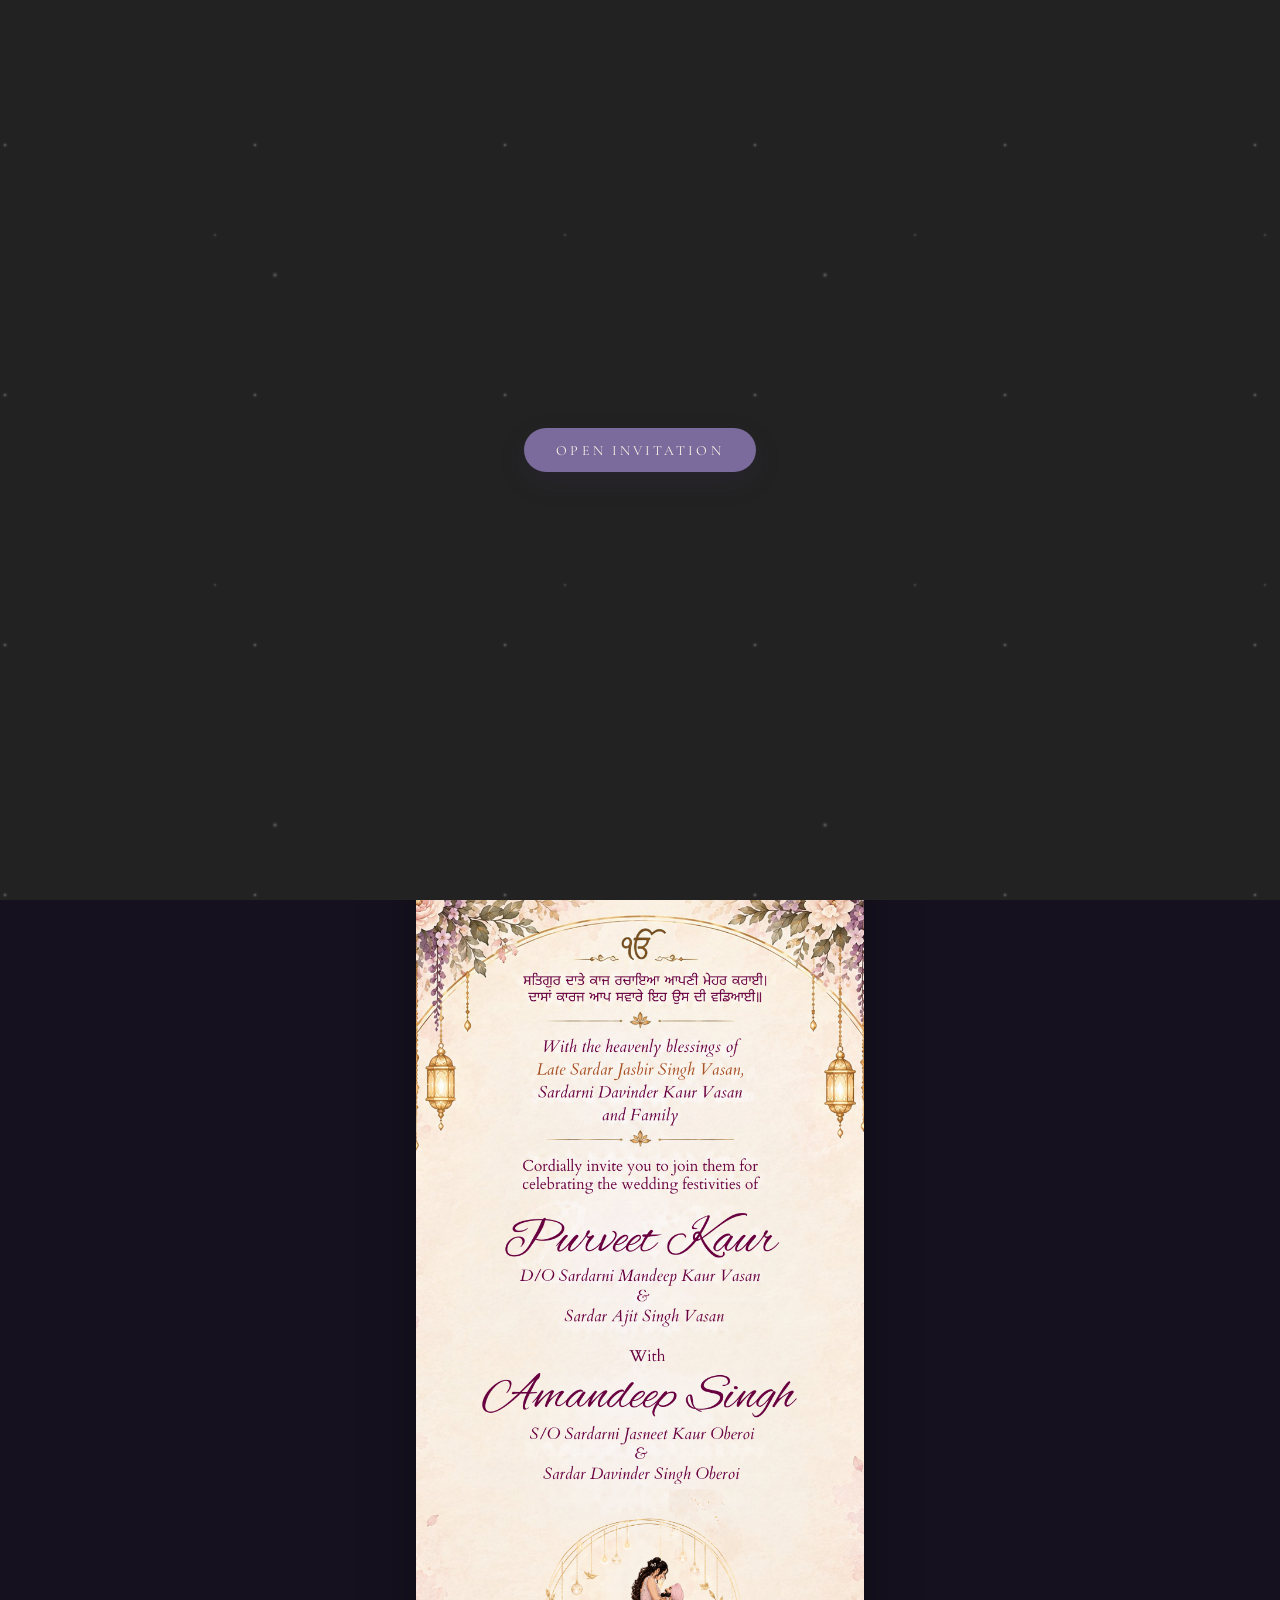
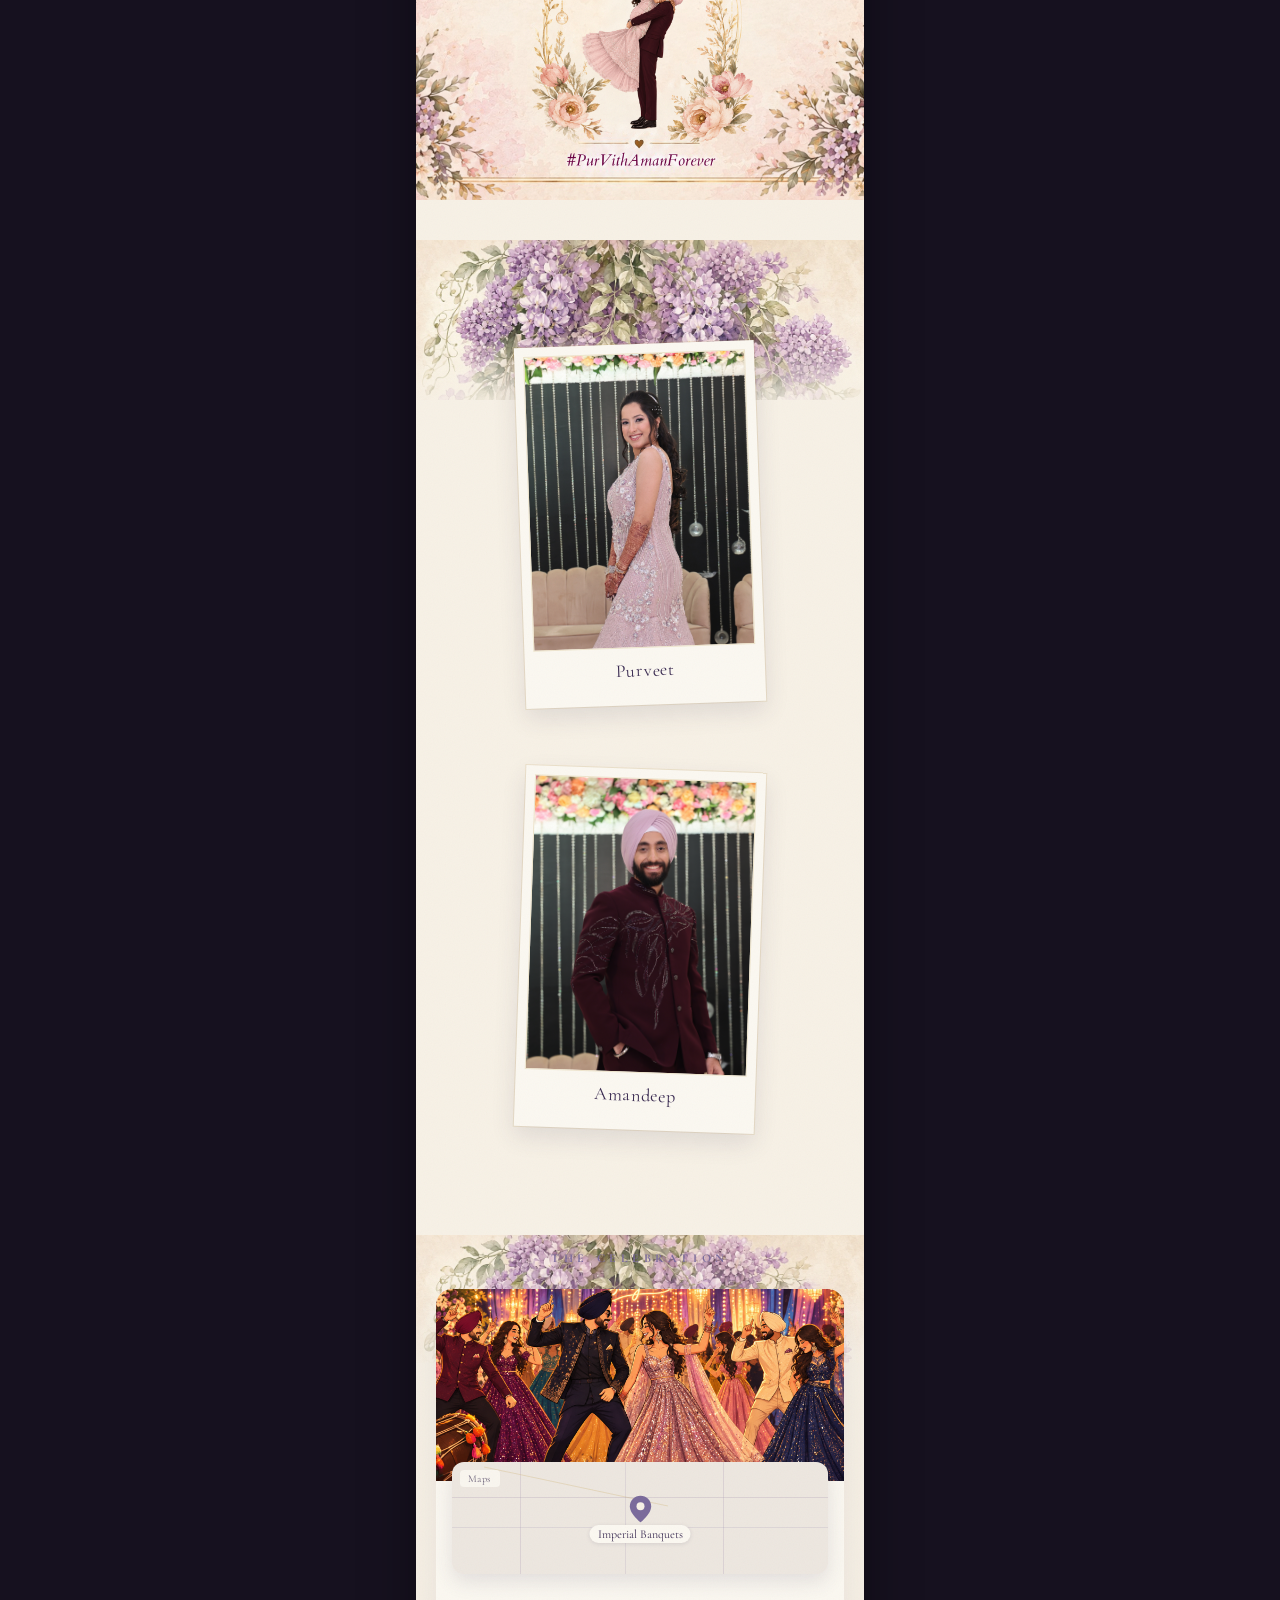
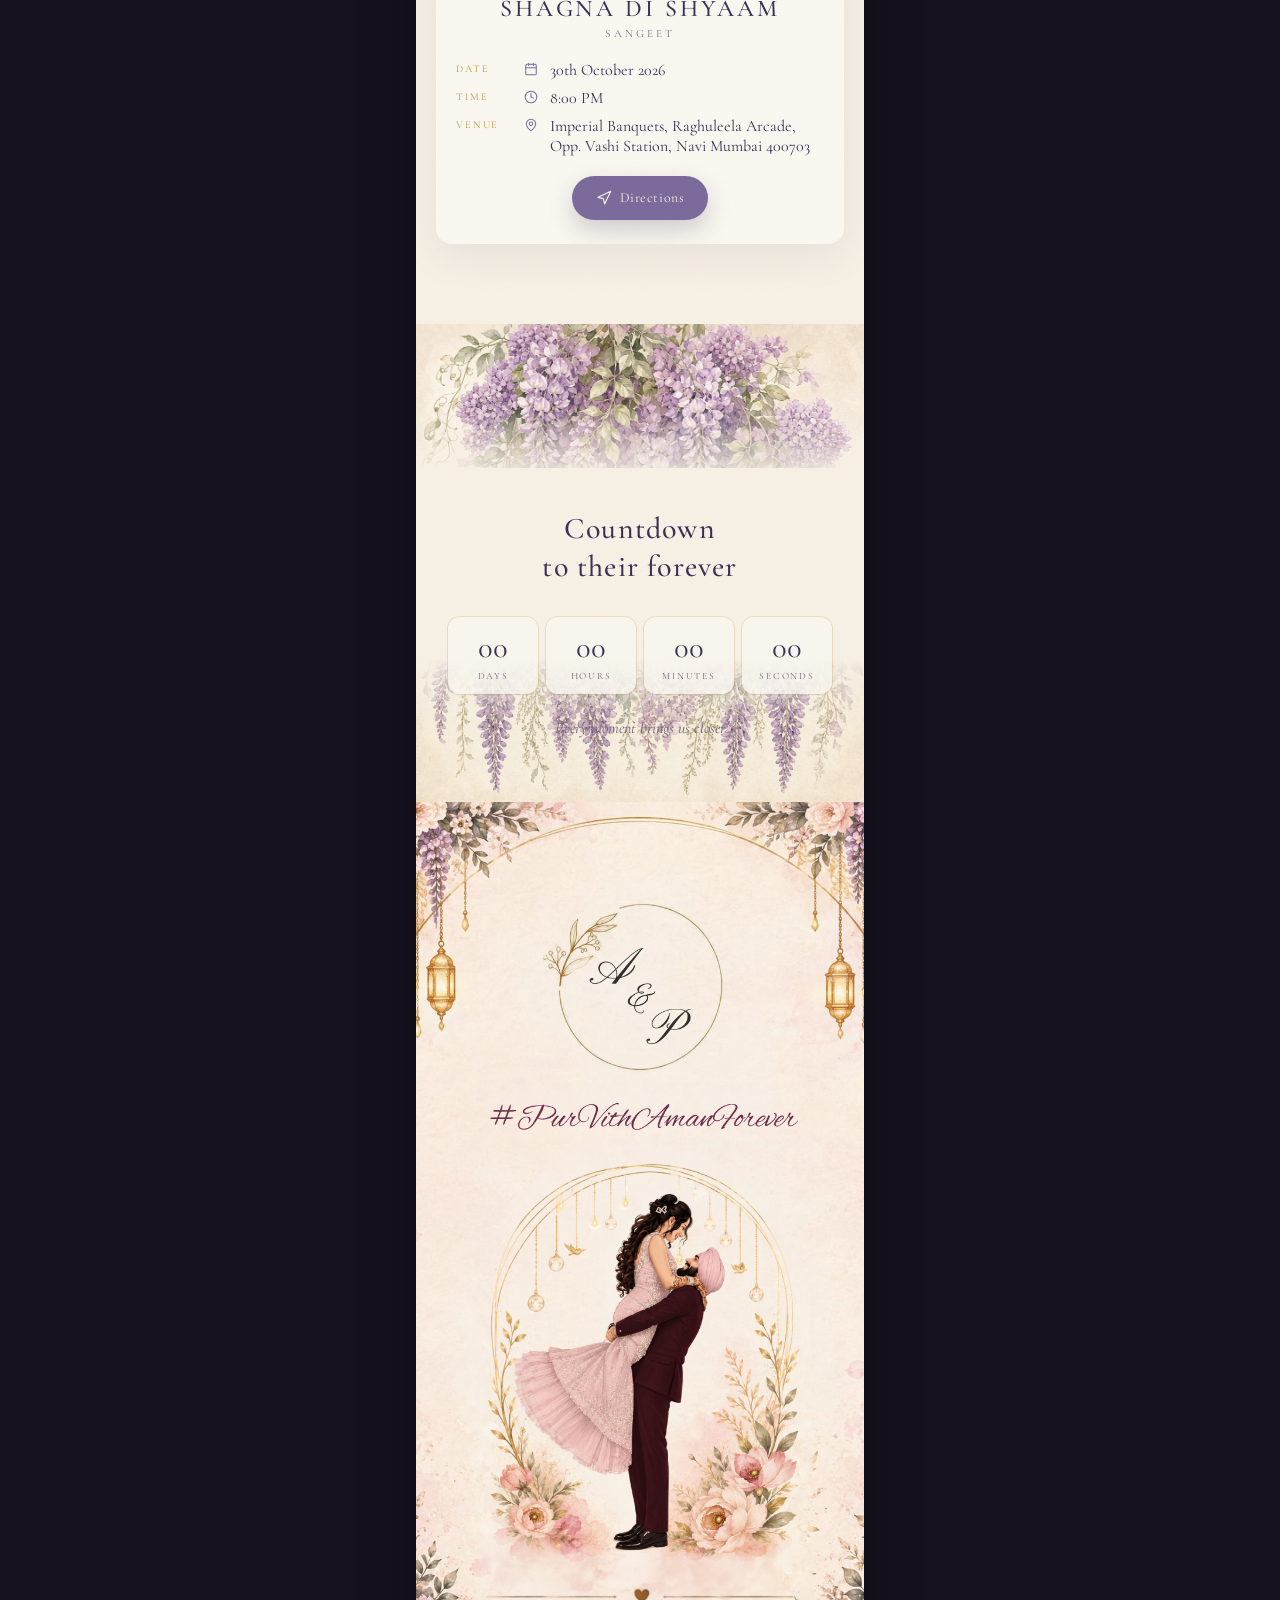
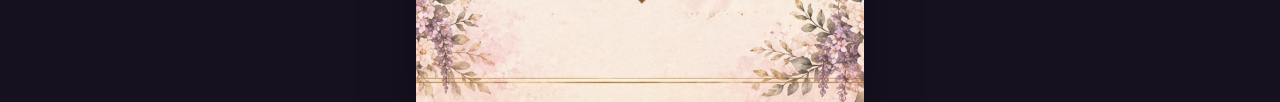
==== commit c04b111a: "Add files via upload" ====
--- a/index.html
+++ b/index.html
@@ -44,7 +44,18 @@
             </svg>
           </button>
         </div>
-
+        <body>
+      <!-- ========================================================= -->
+      <!-- SPLASH SCREEN / AUDIO GATEWAY                             -->
+      <!-- ========================================================= -->
+      <div class="splash-screen" id="splash">
+        <div class="splash-content fade-up">
+          <button class="btn" id="splash-btn">Open Invitation</button>
+        </div>
+      </div>
+
+      <div class="petals" data-petals aria-hidden="true"></div>
+      <!-- The rest of your existing HTML continues here... -->
 
         <!-- ========================================================= -->
         <!-- PAGE 1: COVER SECTION -->
@@ -64,6 +75,13 @@
           <img src="images/Cover.png" alt="Illustrated couple looking toward the Golden Temple" />
           <div class="cover-art-top"></div>
         </div>
+
+        <!-- Bottom-pointing purple arrow to scroll to Page 1.5 -->
+          <a class="scroll-down-arrow" href="#interlude" aria-label="Scroll to next page">
+            <svg viewBox="0 0 24 24" fill="none" stroke="currentColor" stroke-width="2.5" stroke-linecap="round" stroke-linejoin="round">
+              <path d="M7 10l5 5 5-5" />
+            </svg>
+          </a>
       </section>
 
         <!-- ========================================================= -->
--- a/styles.css
+++ b/styles.css
@@ -119,7 +119,7 @@
 }
 
 .music-btn {
-  position: absolute;
+  position: fixed;
   top: 0.75rem;
   right: 0.75rem;
   display: flex;
@@ -151,6 +151,100 @@
   display: block;
 }
 
+/* ========================================================= */
+/* SPLASH SCREEN STYLES                                      */
+/* ========================================================= */
+.splash-screen {
+  position: fixed;
+  inset: 0;
+  width: 100vw;
+  height: 100vh;
+  height: 100dvh;
+  background-color: #2b2b2b;
+  /* CSS Starry Background Pattern */
+  background-image: 
+    radial-gradient(white, rgba(255,255,255,.2) 2px, transparent 4px),
+    radial-gradient(white, rgba(255,255,255,.15) 1px, transparent 3px),
+    radial-gradient(white, rgba(255,255,255,.1) 2px, transparent 4px);
+  background-size: 550px 550px, 350px 350px, 250px 250px;
+  background-position: 0 0, 40px 60px, 130px 270px;
+  z-index: 9999;
+  display: flex;
+  align-items: center;
+  justify-content: center;
+  transition: opacity 0.8s ease, visibility 0.8s ease;
+}
+
+/* Greyish tint overlay to soften the stars */
+.splash-screen::after {
+  content: "";
+  position: absolute;
+  inset: 0;
+  background: rgba(30, 30, 30, 0.7);
+  z-index: -1;
+}
+
+.splash-content {
+  text-align: center;
+  z-index: 1;
+  display: flex;
+  flex-direction: column;
+  align-items: center;
+  gap: 1.5rem;
+}
+
+.splash-scroll-text {
+  font-family: 'Cormorant Garamond', serif;
+  font-size: 1.25rem;
+  color: rgba(255, 255, 255, 0.8);
+  font-style: italic;
+  animation: pulse 2s infinite;
+}
+
+/* Hides the splash screen smoothly */
+.splash-screen.hidden {
+  opacity: 0;
+  visibility: hidden;
+  pointer-events: none;
+}
+
+@keyframes pulse {
+  0%, 100% { opacity: 0.5; }
+  50% { opacity: 1; }
+}
+/* Bottom-pointing arrow on Page 1 */
+.scroll-down-arrow {
+  position: absolute;
+  bottom: 2rem;
+  left: 50%;
+  transform: translateX(-50%);
+  z-index: 10;
+  background: transparent;
+  border: none;
+  outline: none;
+  display: flex;
+  align-items: center;
+  justify-content: center;
+  color: #5d3a7d; /* Elegant royal purple matching wedding theme */
+  cursor: pointer;
+  text-decoration: none;
+  animation: floatArrow 2s ease-in-out infinite;
+}
+
+.scroll-down-arrow svg {
+  width: 88px;
+  height: 88px;
+  display: block;
+}
+
+@keyframes floatArrow {
+  0%, 100% {
+    transform: translate(-50%, 0);
+  }
+  50% {
+    transform: translate(-50%, 10px);
+  }
+}
 .cover {
   position: relative;
   display: flex;
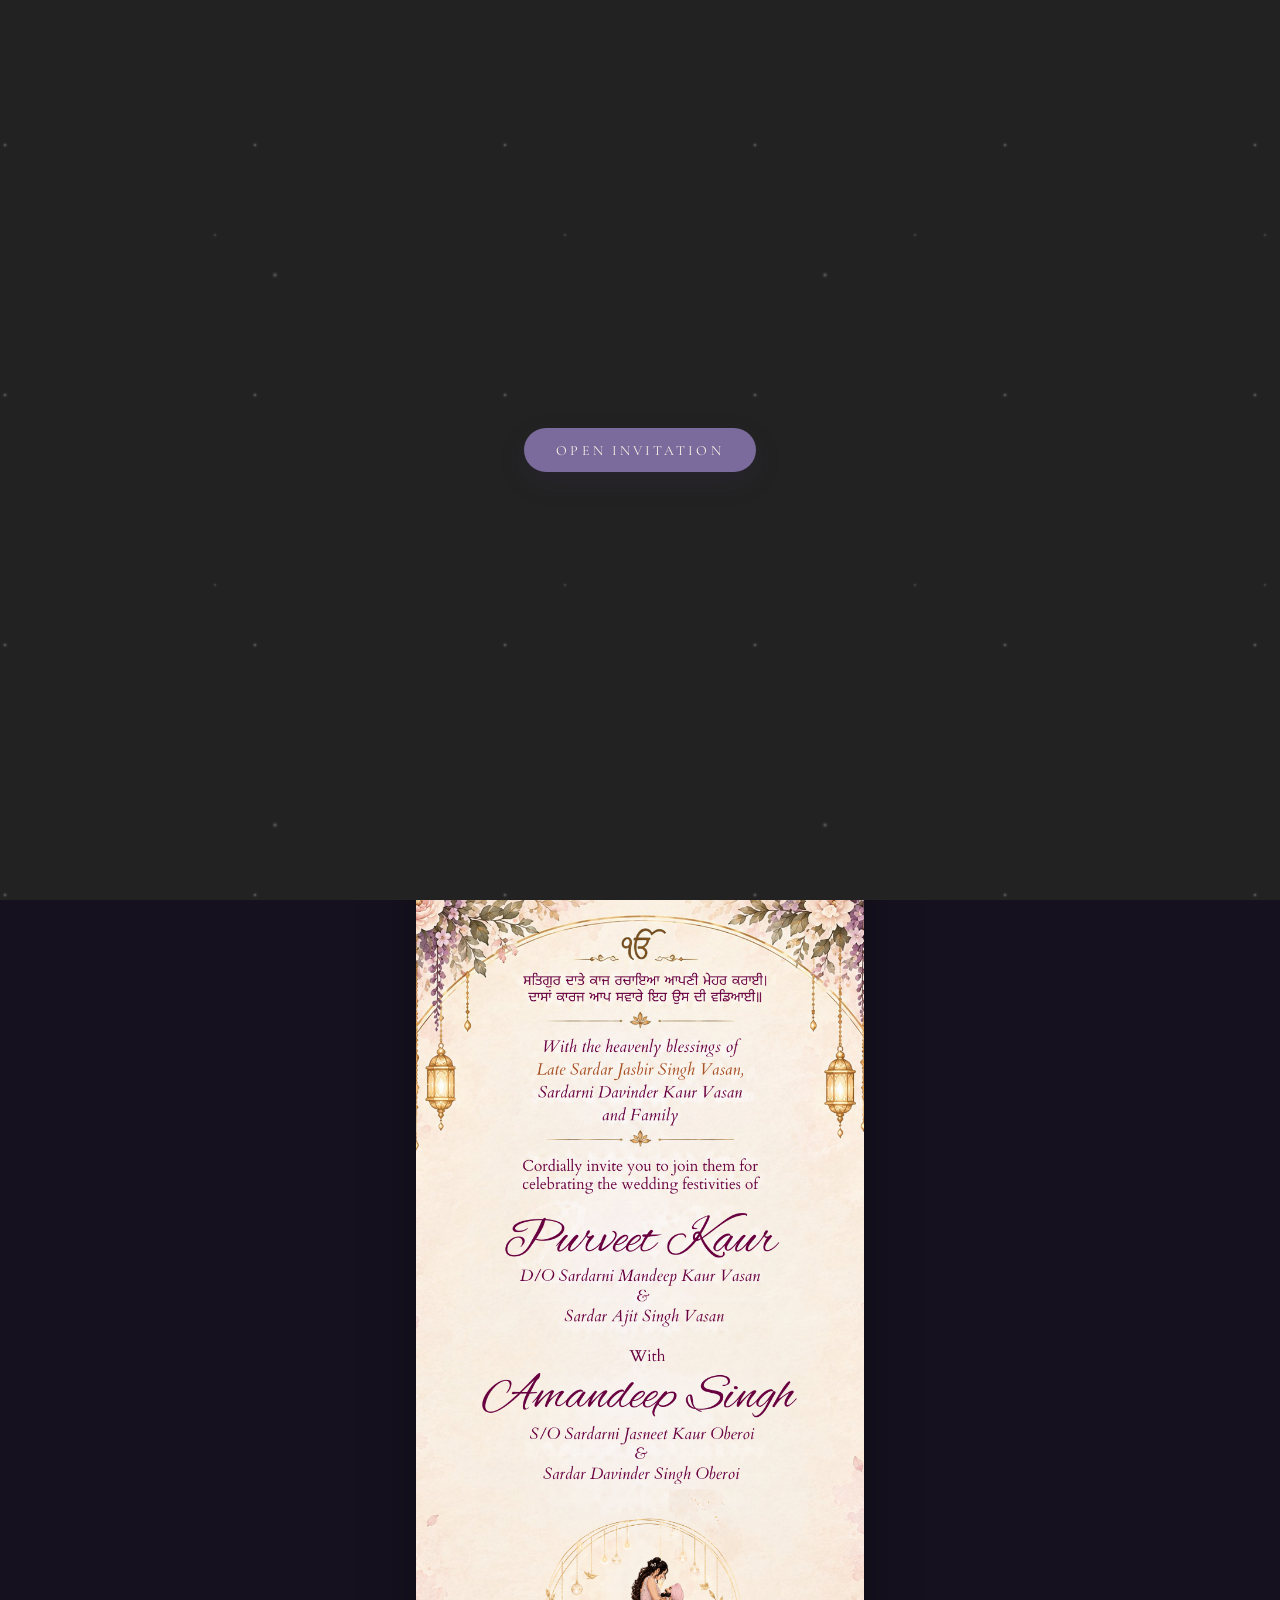
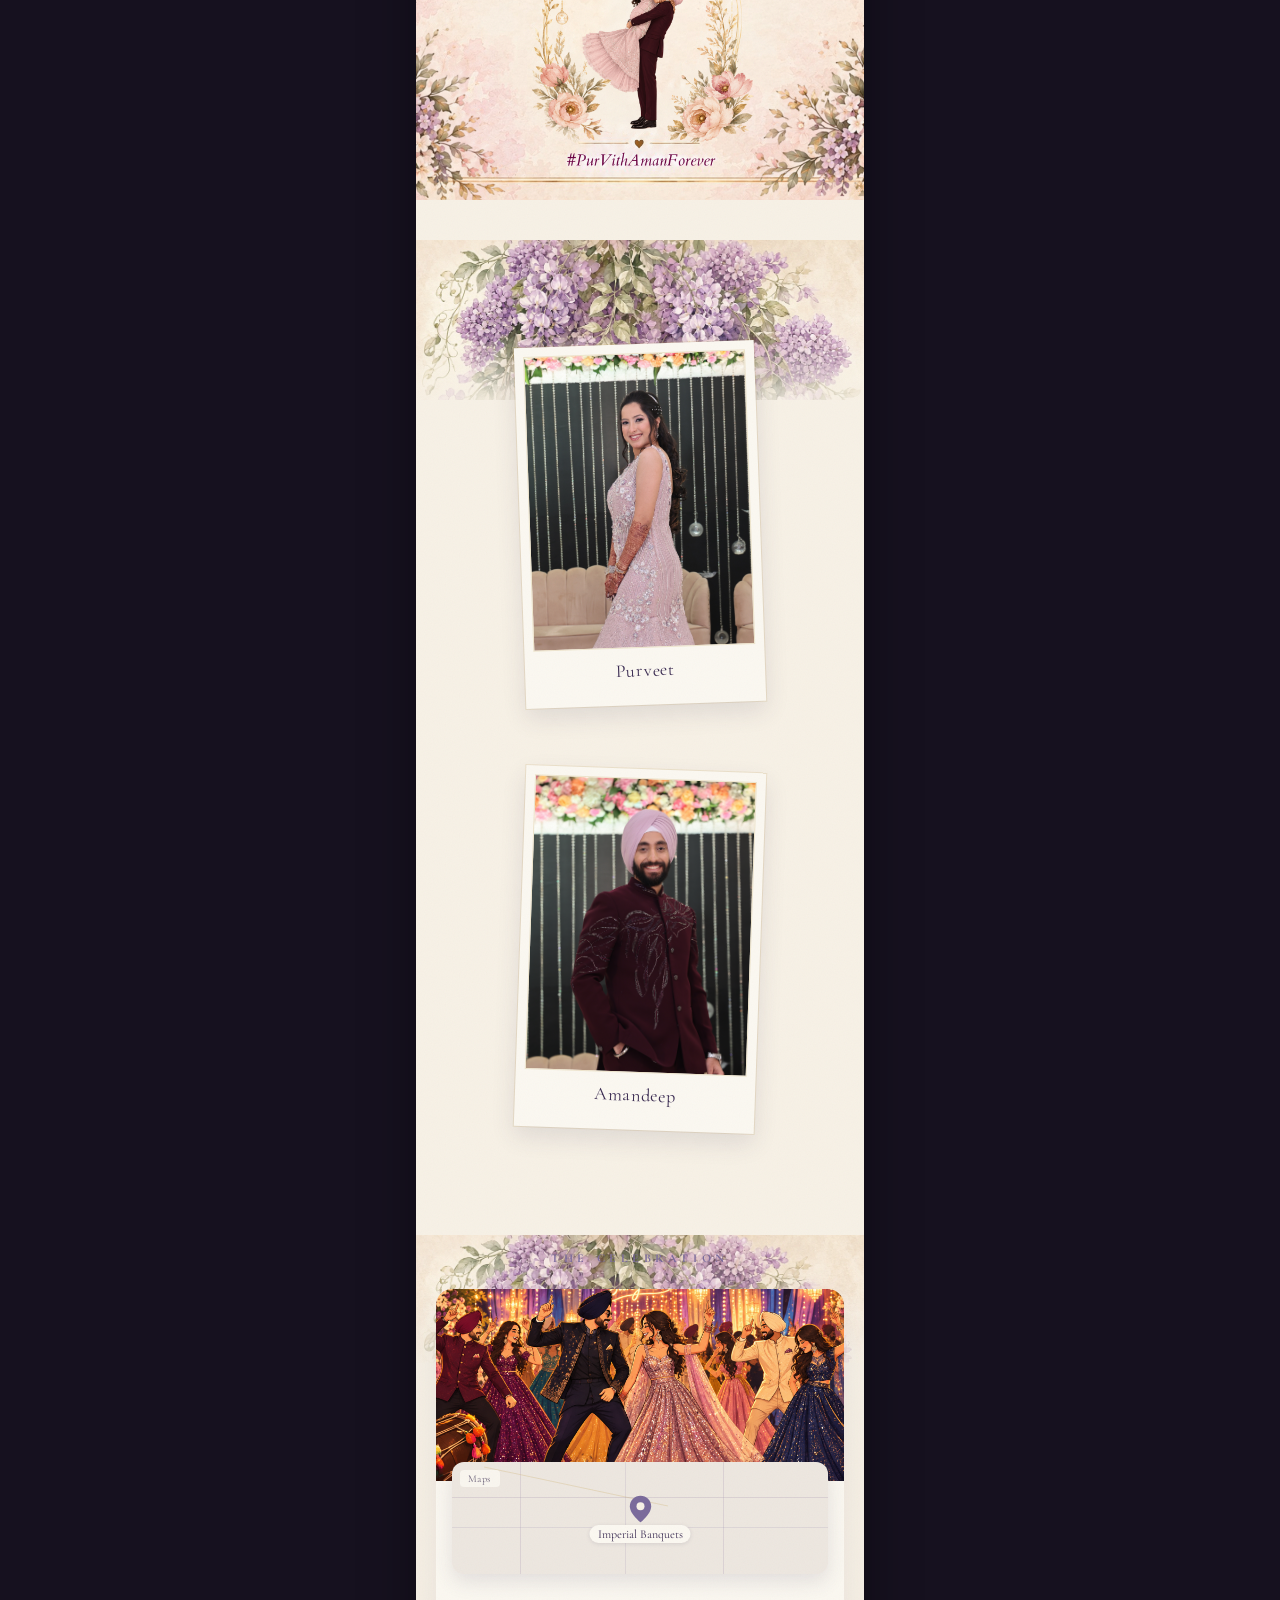
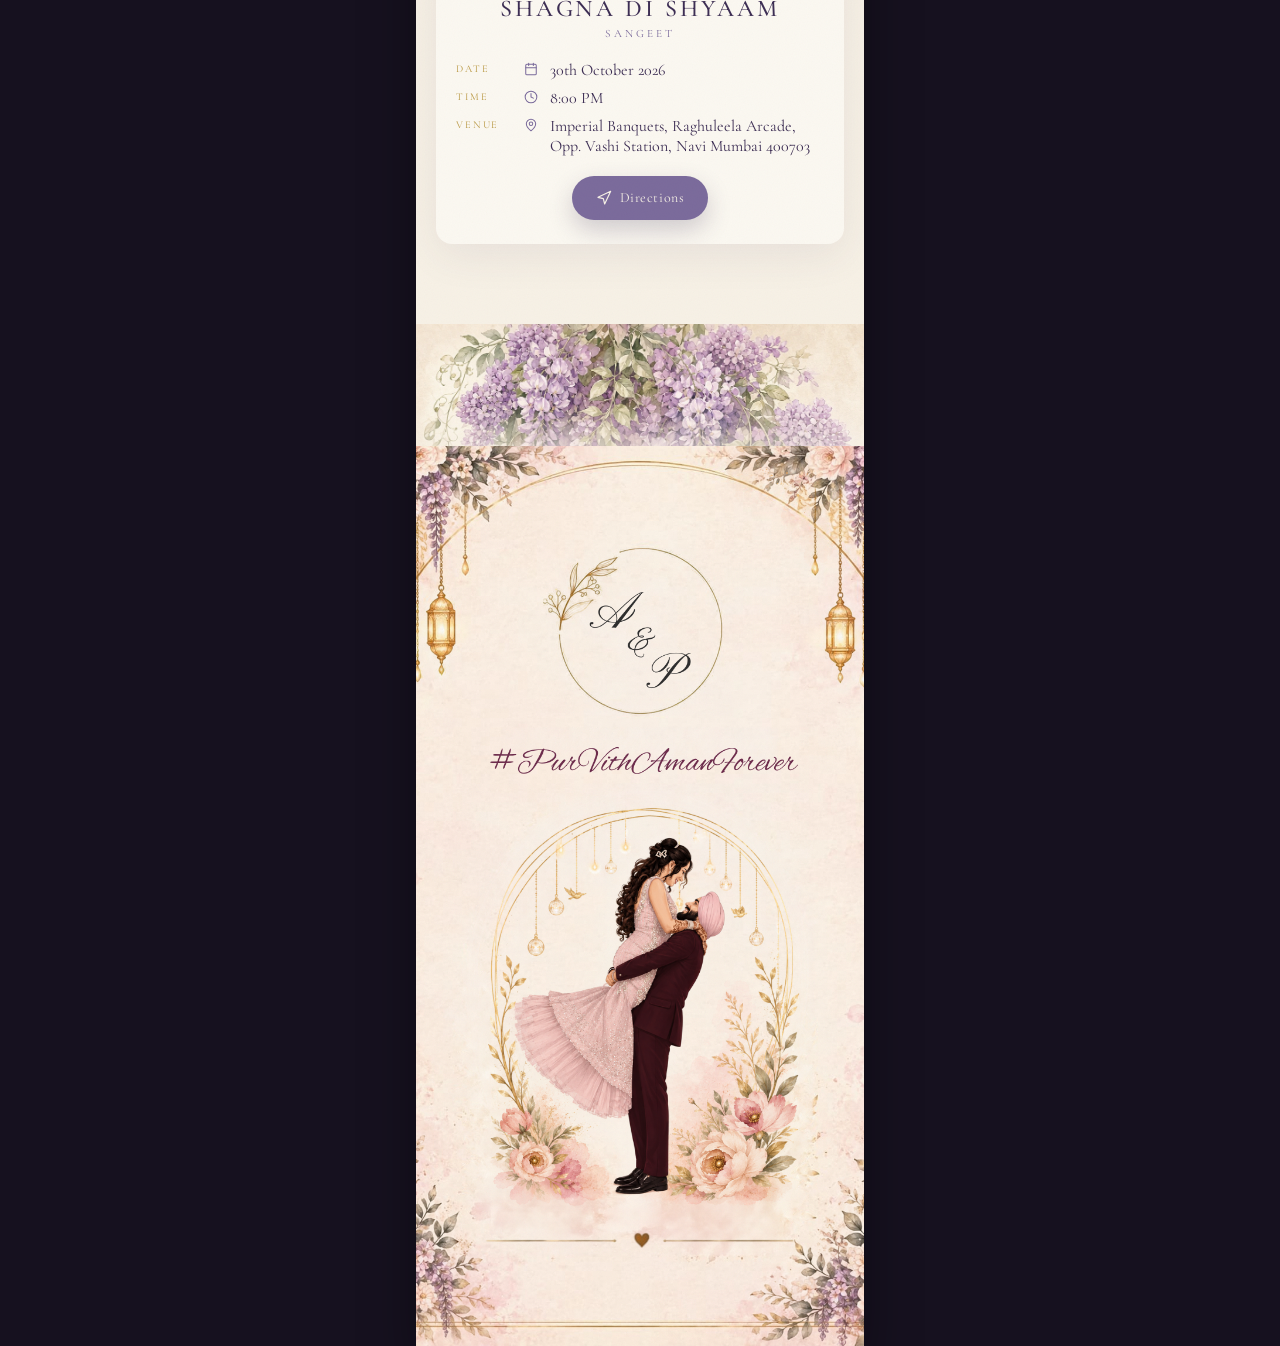
==== commit 83440e75: "Add files via upload" ====
--- a/index.html
+++ b/index.html
@@ -75,13 +75,10 @@
           <img src="images/Cover.png" alt="Illustrated couple looking toward the Golden Temple" />
           <div class="cover-art-top"></div>
         </div>
-
-        <!-- Bottom-pointing purple arrow to scroll to Page 1.5 -->
-          <a class="scroll-down-arrow" href="#interlude" aria-label="Scroll to next page">
-            <svg viewBox="0 0 24 24" fill="none" stroke="currentColor" stroke-width="2.5" stroke-linecap="round" stroke-linejoin="round">
-              <path d="M7 10l5 5 5-5" />
-            </svg>
-          </a>
+        <!-- Add this right after your <div class="music-wrap">...</div> -->
+        <div class="scroll-prompt hidden" id="scroll-prompt">
+          Scroll down
+        </div>
       </section>
 
         <!-- ========================================================= -->
@@ -207,39 +204,6 @@
         </section>
 
 
-        <!-- ========================================================= -->
-        <!-- PAGE 5: COUNTDOWN -->
-        <!-- ========================================================= -->
-        <br><br>
-
-        <section class="section countdown">
-          <img class="band-bottom" src="images/florals.jpg" alt="" />
-          <div class="band-fade-bottom"></div>
-          <div class="closing-inner">
-            <h2 class="display-title">Countdown<br />to their forever </h2>
-            <div class="ticks">
-              <div class="tick">
-                <div class="tick-n" data-unit="days">··</div>
-                <div class="tick-l">Days</div>
-              </div>
-              <div class="tick">
-                <div class="tick-n" data-unit="hours">··</div>
-                <div class="tick-l">Hours</div>
-              </div>
-              <div class="tick">
-                <div class="tick-n" data-unit="minutes">··</div>
-                <div class="tick-l">Minutes</div>
-              </div>
-              <div class="tick">
-                <div class="tick-n" data-unit="seconds">··</div>
-                <div class="tick-l">Seconds</div>
-              </div>
-            </div>
-            <p class="closer">Every moment brings us closer</p>
-          </div>
-        </section>
-
-
        <!-- ========================================================= -->
         <!-- PAGE 6: CLOSING IMAGE -->
         <!-- ========================================================= -->
--- a/styles.css
+++ b/styles.css
@@ -53,7 +53,38 @@
   color: inherit;
   text-decoration: none;
 }
-
+/* ========================================================= */
+/* SCROLL DOWN REMINDER PROMPT                               */
+/* ========================================================= */
+.scroll-prompt {
+  position: fixed;
+  bottom: 2.5rem;
+  left: 50%;
+  transform: translateX(-50%);
+  z-index: 1000;
+  background-color: rgba(255, 255, 255, 0.95);
+  color: #5d3a7d;
+  font-family: 'Cormorant Garamond', serif;
+  font-size: 1.25rem;
+  font-weight: 700;
+  padding: 0.6rem 1.5rem;
+  border-radius: 30px;
+  box-shadow: 0 4px 15px rgba(0, 0, 0, 0.15);
+  pointer-events: none; /* Let them scroll right through it if they click it */
+  opacity: 1;
+  transition: opacity 0.4s ease;
+  animation: pulseText 2s ease-in-out infinite;
+}
+
+/* Hidden state for when they are actively scrolling */
+.scroll-prompt.hidden {
+  opacity: 0;
+}
+
+@keyframes pulseText {
+  0%, 100% { transform: translate(-50%, 0); }
+  50% { transform: translate(-50%, 8px); }
+}
 .page {
   display: flex;
   min-height: 100dvh;
